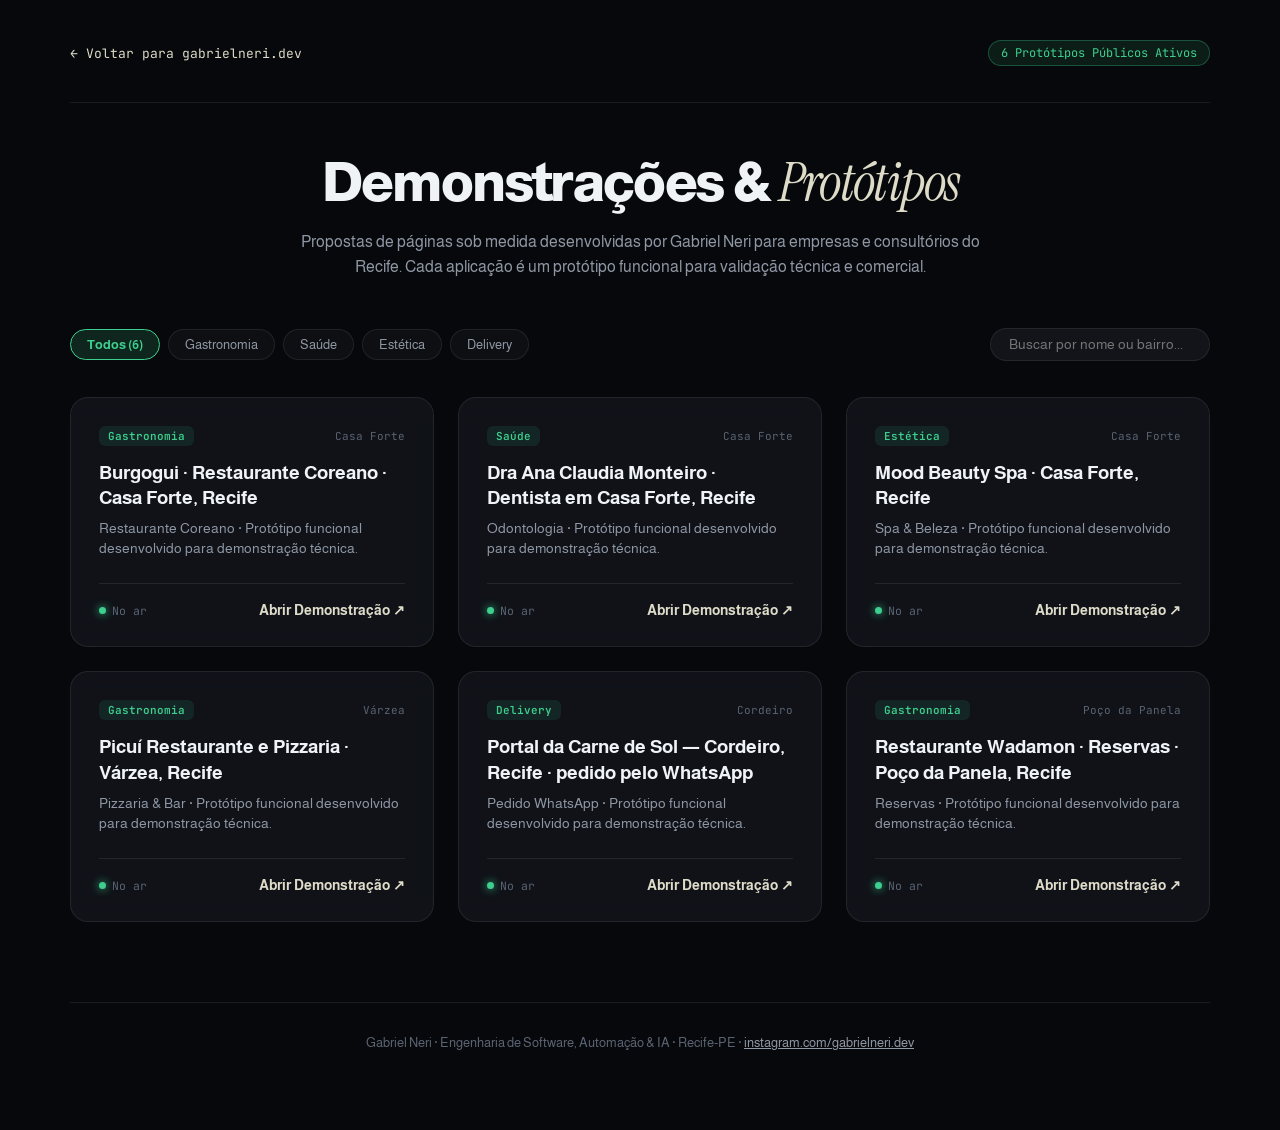
==== index.html @ 0ed40b3a "publicar mood-beauty-spa (2026-08-26)" ====
<!doctype html>
<html lang="pt-BR">
<head>
  <meta charset="utf-8">
  <meta name="viewport" content="width=device-width, initial-scale=1">
  <title>Demonstrações &amp; Protótipos · Gabriel Neri</title>
  <meta name="description" content="Índice de protótipos de sites e sistemas desenvolvidos por Gabriel Neri para empresas no Recife.">
  <meta name="robots" content="noindex">
  <link rel="preconnect" href="https://fonts.googleapis.com">
  <link rel="preconnect" href="https://fonts.gstatic.com" crossorigin>
  <link href="https://fonts.googleapis.com/css2?family=Almarai:wght@300;400;700;800&family=Instrument+Serif:ital@1&family=JetBrains+Mono:wght@400;500;600&display=swap" rel="stylesheet">
  <style>
    :root {
      --bg: #07080b;
      --bg-card: rgba(18, 21, 28, 0.85);
      --bg-card-hover: rgba(26, 31, 42, 0.95);
      --border: rgba(255, 255, 255, 0.08);
      --border-focus: #3ecf8e;
      --primary: #DEDBC8;
      --emerald: #3ECF8E;
      --emerald-glow: rgba(62, 207, 142, 0.25);
      --text: #f0f3f6;
      --text-muted: #8e97a4;
      --text-dim: #5a6472;
      --font-almarai: 'Almarai', sans-serif;
      --font-serif: 'Instrument Serif', serif;
      --font-mono: 'JetBrains Mono', monospace;
    }
    * { box-sizing: border-box; margin: 0; padding: 0; font-family: var(--font-almarai); }
    body { background-color: var(--bg); color: var(--text); min-height: 100vh; padding: 40px 20px 80px; -webkit-font-smoothing: antialiased; }
    .wrap { max-width: 1140px; margin: 0 auto; }
    
    header { display: flex; flex-wrap: wrap; justify-content: space-between; align-items: center; gap: 20px; padding-bottom: 36px; border-bottom: 1px solid var(--border); margin-bottom: 44px; }
    .back-link { display: inline-flex; align-items: center; gap: 8px; font-family: var(--font-mono); font-size: 13px; color: var(--primary); text-decoration: none; transition: transform 0.2s; }
    .back-link:hover { transform: translateX(-4px); }
    .header-badge { font-family: var(--font-mono); font-size: 12px; color: var(--emerald); background: rgba(62, 207, 142, 0.1); border: 1px solid rgba(62, 207, 142, 0.3); padding: 4px 12px; border-radius: 100px; }
    
    .hero-title-area { text-align: center; max-width: 720px; margin: 0 auto 48px; }
    h1 { font-size: clamp(2rem, 4.5vw, 3.4rem); font-weight: 800; letter-spacing: -0.03em; margin-bottom: 12px; color: var(--text); }
    h1 .serif-accent { font-family: var(--font-serif); font-style: italic; font-weight: 400; color: var(--primary); }
    .hero-desc { color: var(--text-muted); font-size: 15.5px; line-height: 1.6; }

    .search-filter-bar { display: flex; flex-wrap: wrap; gap: 12px; justify-content: space-between; align-items: center; margin-bottom: 36px; }
    .filter-pills { display: flex; flex-wrap: wrap; gap: 8px; }
    .filter-btn { background: rgba(255, 255, 255, 0.03); border: 1px solid var(--border); color: var(--text-muted); padding: 7px 16px; border-radius: 100px; font-size: 13px; cursor: pointer; transition: all 0.2s; }
    .filter-btn:hover { color: var(--text); background: rgba(255, 255, 255, 0.08); }
    .filter-btn.active { background: rgba(62, 207, 142, 0.15); border-color: var(--emerald); color: var(--emerald); font-weight: 700; }
    
    .search-box input { background: #12141a; border: 1px solid var(--border); border-radius: 100px; padding: 8px 18px; color: var(--text); font-size: 13.5px; width: 220px; outline: none; }
    .search-box input:focus { border-color: var(--emerald); }

    .demos-grid { display: grid; grid-template-columns: repeat(auto-fill, minmax(330px, 1fr)); gap: 24px; }
    .demo-card { background: var(--bg-card); border: 1px solid var(--border); border-radius: 18px; padding: 28px; display: flex; flex-direction: column; justify-content: space-between; transition: all 0.25s ease; backdrop-filter: blur(12px); }
    .demo-card:hover { background: var(--bg-card-hover); border-color: var(--border-focus); transform: translateY(-4px); box-shadow: 0 16px 40px rgba(0, 0, 0, 0.6); }
    
    .demo-card-top { display: flex; justify-content: space-between; align-items: center; margin-bottom: 14px; }
    .niche-pill { font-family: var(--font-mono); font-size: 11px; font-weight: 600; color: var(--emerald); background: rgba(62, 207, 142, 0.1); padding: 3px 9px; border-radius: 6px; }
    .local-pill { font-family: var(--font-mono); font-size: 11px; color: var(--text-dim); }
    
    .demo-title { font-size: 19px; font-weight: 700; color: var(--text); line-height: 1.35; margin-bottom: 8px; }
    .demo-sub { font-size: 13.5px; color: var(--text-muted); line-height: 1.5; margin-bottom: 24px; }
    
    .demo-card-foot { display: flex; justify-content: space-between; align-items: center; padding-top: 18px; border-top: 1px solid var(--border); }
    .live-dot-wrap { display: inline-flex; align-items: center; gap: 6px; font-family: var(--font-mono); font-size: 11.5px; color: var(--text-dim); }
    .live-dot { width: 7px; height: 7px; background: var(--emerald); border-radius: 50%; box-shadow: 0 0 8px var(--emerald); }
    .open-btn { color: var(--primary); font-size: 14px; font-weight: 700; text-decoration: none; display: inline-flex; align-items: center; gap: 4px; transition: gap 0.2s; }
    .open-btn:hover { gap: 8px; text-decoration: underline; color: #ffffff; }

    footer { margin-top: 80px; padding-top: 32px; border-top: 1px solid var(--border); text-align: center; font-size: 13px; color: var(--text-dim); }
  </style>
</head>
<body>
  <div class="wrap">
    <header>
      <a class="back-link" href="https://gabrielhenriqueneri.github.io/">← Voltar para gabrielneri.dev</a>
      <span class="header-badge">6 Protótipos Públicos Ativos</span>
    </header>

    <div class="hero-title-area">
      <h1>Demonstrações &amp; <span class="serif-accent font-serif-italic">Protótipos</span></h1>
      <p class="hero-desc">Propostas de páginas sob medida desenvolvidas por Gabriel Neri para empresas e consultórios do Recife. Cada aplicação é um protótipo funcional para validação técnica e comercial.</p>
    </div>

    <div class="search-filter-bar">
      <div class="filter-pills">
        <button class="filter-btn active" data-filter="all">Todos (6)</button>
        <button class="filter-btn" data-filter="gastronomia">Gastronomia</button>
        <button class="filter-btn" data-filter="saúde">Saúde</button>
        <button class="filter-btn" data-filter="estética">Estética</button>
        <button class="filter-btn" data-filter="delivery">Delivery</button>
      </div>
      <div class="search-box">
        <input type="text" id="searchInput" placeholder="Buscar por nome ou bairro...">
      </div>
    </div>

    <div class="demos-grid" id="demosGrid">
      
      <div class="demo-card" data-niche="gastronomia">
        <div class="demo-card-top">
          <span class="niche-pill">Gastronomia</span>
          <span class="local-pill">Casa Forte</span>
        </div>
        <h3 class="demo-title">Burgogui · Restaurante Coreano · Casa Forte, Recife</h3>
        <p class="demo-sub">Restaurante Coreano · Protótipo funcional desenvolvido para demonstração técnica.</p>
        <div class="demo-card-foot">
          <span class="live-dot-wrap"><span class="live-dot"></span> No ar</span>
          <a class="open-btn" href="burgogui/">Abrir Demonstração ↗</a>
        </div>
      </div>

      <div class="demo-card" data-niche="saúde">
        <div class="demo-card-top">
          <span class="niche-pill">Saúde</span>
          <span class="local-pill">Casa Forte</span>
        </div>
        <h3 class="demo-title">Dra Ana Claudia Monteiro · Dentista em Casa Forte, Recife</h3>
        <p class="demo-sub">Odontologia · Protótipo funcional desenvolvido para demonstração técnica.</p>
        <div class="demo-card-foot">
          <span class="live-dot-wrap"><span class="live-dot"></span> No ar</span>
          <a class="open-btn" href="dra-ana-claudia-monteiro/">Abrir Demonstração ↗</a>
        </div>
      </div>

      <div class="demo-card" data-niche="estética">
        <div class="demo-card-top">
          <span class="niche-pill">Estética</span>
          <span class="local-pill">Casa Forte</span>
        </div>
        <h3 class="demo-title">Mood Beauty Spa · Casa Forte, Recife</h3>
        <p class="demo-sub">Spa & Beleza · Protótipo funcional desenvolvido para demonstração técnica.</p>
        <div class="demo-card-foot">
          <span class="live-dot-wrap"><span class="live-dot"></span> No ar</span>
          <a class="open-btn" href="mood-beauty-spa/">Abrir Demonstração ↗</a>
        </div>
      </div>

      <div class="demo-card" data-niche="gastronomia">
        <div class="demo-card-top">
          <span class="niche-pill">Gastronomia</span>
          <span class="local-pill">Várzea</span>
        </div>
        <h3 class="demo-title">Picuí Restaurante e Pizzaria · Várzea, Recife</h3>
        <p class="demo-sub">Pizzaria & Bar · Protótipo funcional desenvolvido para demonstração técnica.</p>
        <div class="demo-card-foot">
          <span class="live-dot-wrap"><span class="live-dot"></span> No ar</span>
          <a class="open-btn" href="picui/">Abrir Demonstração ↗</a>
        </div>
      </div>

      <div class="demo-card" data-niche="delivery">
        <div class="demo-card-top">
          <span class="niche-pill">Delivery</span>
          <span class="local-pill">Cordeiro</span>
        </div>
        <h3 class="demo-title">Portal da Carne de Sol — Cordeiro, Recife · pedido pelo WhatsApp</h3>
        <p class="demo-sub">Pedido WhatsApp · Protótipo funcional desenvolvido para demonstração técnica.</p>
        <div class="demo-card-foot">
          <span class="live-dot-wrap"><span class="live-dot"></span> No ar</span>
          <a class="open-btn" href="portal-da-carne-de-sol/">Abrir Demonstração ↗</a>
        </div>
      </div>

      <div class="demo-card" data-niche="gastronomia">
        <div class="demo-card-top">
          <span class="niche-pill">Gastronomia</span>
          <span class="local-pill">Poço da Panela</span>
        </div>
        <h3 class="demo-title">Restaurante Wadamon · Reservas · Poço da Panela, Recife</h3>
        <p class="demo-sub">Reservas · Protótipo funcional desenvolvido para demonstração técnica.</p>
        <div class="demo-card-foot">
          <span class="live-dot-wrap"><span class="live-dot"></span> No ar</span>
          <a class="open-btn" href="wadamon/">Abrir Demonstração ↗</a>
        </div>
      </div>
    </div>

    <footer>
      Gabriel Neri · Engenharia de Software, Automação &amp; IA · Recife-PE · <a href="https://www.instagram.com/gabrielneri.dev" target="_blank" style="color:var(--text-muted);">instagram.com/gabrielneri.dev</a>
    </footer>
  </div>

  <script>
    const filterBtns = document.querySelectorAll('.filter-btn');
    const cards = document.querySelectorAll('.demo-card');
    const searchInput = document.getElementById('searchInput');

    function filterItems() {
      const activeFilter = document.querySelector('.filter-btn.active').getAttribute('data-filter');
      const searchVal = searchInput.value.toLowerCase().trim();

      cards.forEach(card => {
        const niche = card.getAttribute('data-niche') || '';
        const text = card.textContent.toLowerCase();
        const matchesFilter = activeFilter === 'all' || niche.includes(activeFilter);
        const matchesSearch = text.includes(searchVal);

        if (matchesFilter && matchesSearch) {
          card.style.display = 'flex';
        } else {
          card.style.display = 'none';
        }
      });
    }

    filterBtns.forEach(btn => {
      btn.addEventListener('click', () => {
        filterBtns.forEach(b => b.classList.remove('active'));
        btn.classList.add('active');
        filterItems();
      });
    });

    searchInput.addEventListener('input', filterItems);
  </script>
</body>
</html>
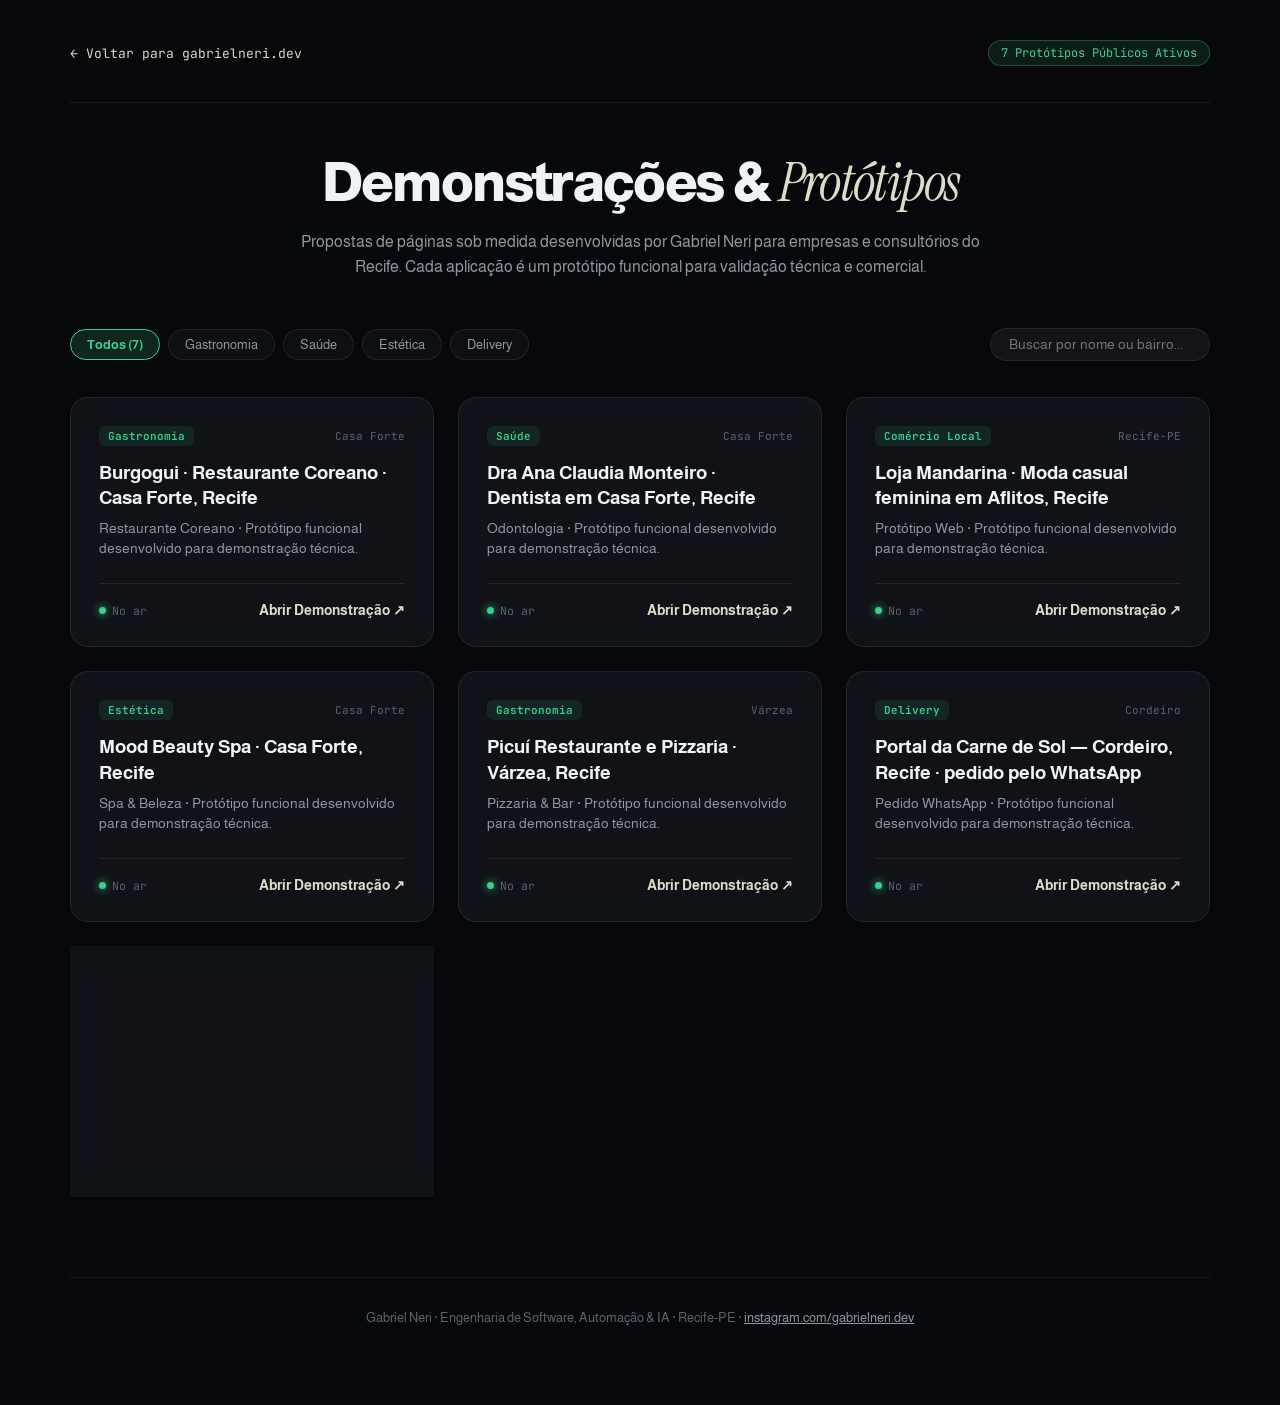
==== commit 169a4bbe: "publicar loja-mandarina (2026-08-26)" ====
--- a/index.html
+++ b/index.html
@@ -73,7 +73,7 @@
   <div class="wrap">
     <header>
       <a class="back-link" href="https://gabrielhenriqueneri.github.io/">← Voltar para gabrielneri.dev</a>
-      <span class="header-badge">6 Protótipos Públicos Ativos</span>
+      <span class="header-badge">7 Protótipos Públicos Ativos</span>
     </header>
 
     <div class="hero-title-area">
@@ -83,7 +83,7 @@
 
     <div class="search-filter-bar">
       <div class="filter-pills">
-        <button class="filter-btn active" data-filter="all">Todos (6)</button>
+        <button class="filter-btn active" data-filter="all">Todos (7)</button>
         <button class="filter-btn" data-filter="gastronomia">Gastronomia</button>
         <button class="filter-btn" data-filter="saúde">Saúde</button>
         <button class="filter-btn" data-filter="estética">Estética</button>
@@ -119,6 +119,19 @@
         <div class="demo-card-foot">
           <span class="live-dot-wrap"><span class="live-dot"></span> No ar</span>
           <a class="open-btn" href="dra-ana-claudia-monteiro/">Abrir Demonstração ↗</a>
+        </div>
+      </div>
+
+      <div class="demo-card" data-niche="comércio local">
+        <div class="demo-card-top">
+          <span class="niche-pill">Comércio Local</span>
+          <span class="local-pill">Recife-PE</span>
+        </div>
+        <h3 class="demo-title">Loja Mandarina · Moda casual feminina em Aflitos, Recife</h3>
+        <p class="demo-sub">Protótipo Web · Protótipo funcional desenvolvido para demonstração técnica.</p>
+        <div class="demo-card-foot">
+          <span class="live-dot-wrap"><span class="live-dot"></span> No ar</span>
+          <a class="open-btn" href="loja-mandarina/">Abrir Demonstração ↗</a>
         </div>
       </div>
 
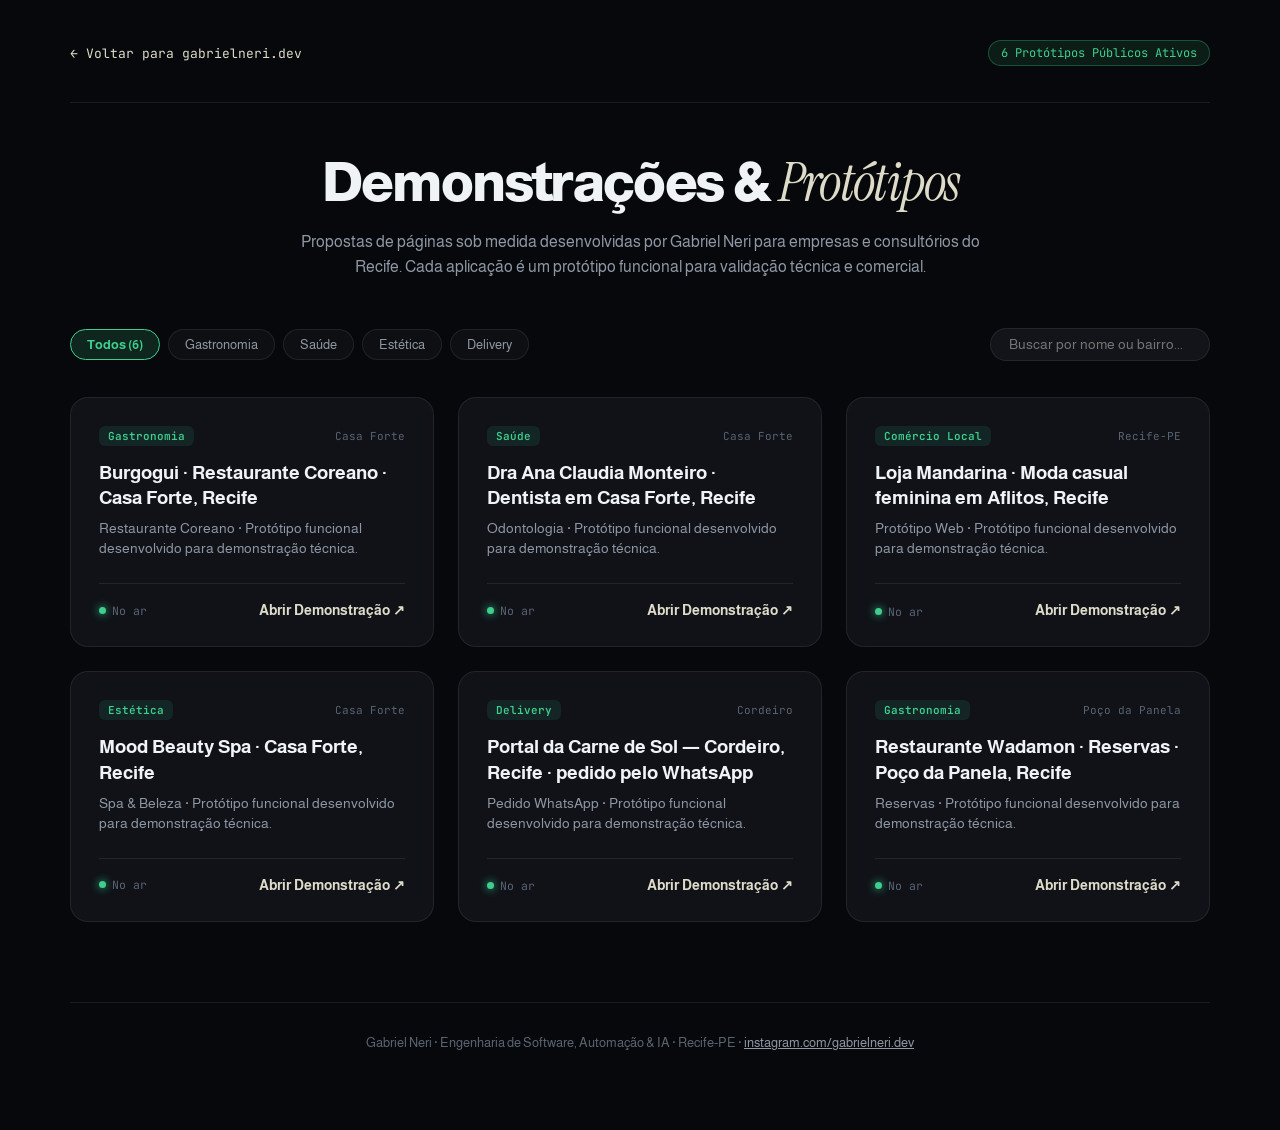
==== commit 732e9cd1: "despublicar picui (2026-08-26)" ====
--- a/index.html
+++ b/index.html
@@ -73,7 +73,7 @@
   <div class="wrap">
     <header>
       <a class="back-link" href="https://gabrielhenriqueneri.github.io/">← Voltar para gabrielneri.dev</a>
-      <span class="header-badge">7 Protótipos Públicos Ativos</span>
+      <span class="header-badge">6 Protótipos Públicos Ativos</span>
     </header>
 
     <div class="hero-title-area">
@@ -83,7 +83,7 @@
 
     <div class="search-filter-bar">
       <div class="filter-pills">
-        <button class="filter-btn active" data-filter="all">Todos (7)</button>
+        <button class="filter-btn active" data-filter="all">Todos (6)</button>
         <button class="filter-btn" data-filter="gastronomia">Gastronomia</button>
         <button class="filter-btn" data-filter="saúde">Saúde</button>
         <button class="filter-btn" data-filter="estética">Estética</button>
@@ -145,19 +145,6 @@
         <div class="demo-card-foot">
           <span class="live-dot-wrap"><span class="live-dot"></span> No ar</span>
           <a class="open-btn" href="mood-beauty-spa/">Abrir Demonstração ↗</a>
-        </div>
-      </div>
-
-      <div class="demo-card" data-niche="gastronomia">
-        <div class="demo-card-top">
-          <span class="niche-pill">Gastronomia</span>
-          <span class="local-pill">Várzea</span>
-        </div>
-        <h3 class="demo-title">Picuí Restaurante e Pizzaria · Várzea, Recife</h3>
-        <p class="demo-sub">Pizzaria & Bar · Protótipo funcional desenvolvido para demonstração técnica.</p>
-        <div class="demo-card-foot">
-          <span class="live-dot-wrap"><span class="live-dot"></span> No ar</span>
-          <a class="open-btn" href="picui/">Abrir Demonstração ↗</a>
         </div>
       </div>
 
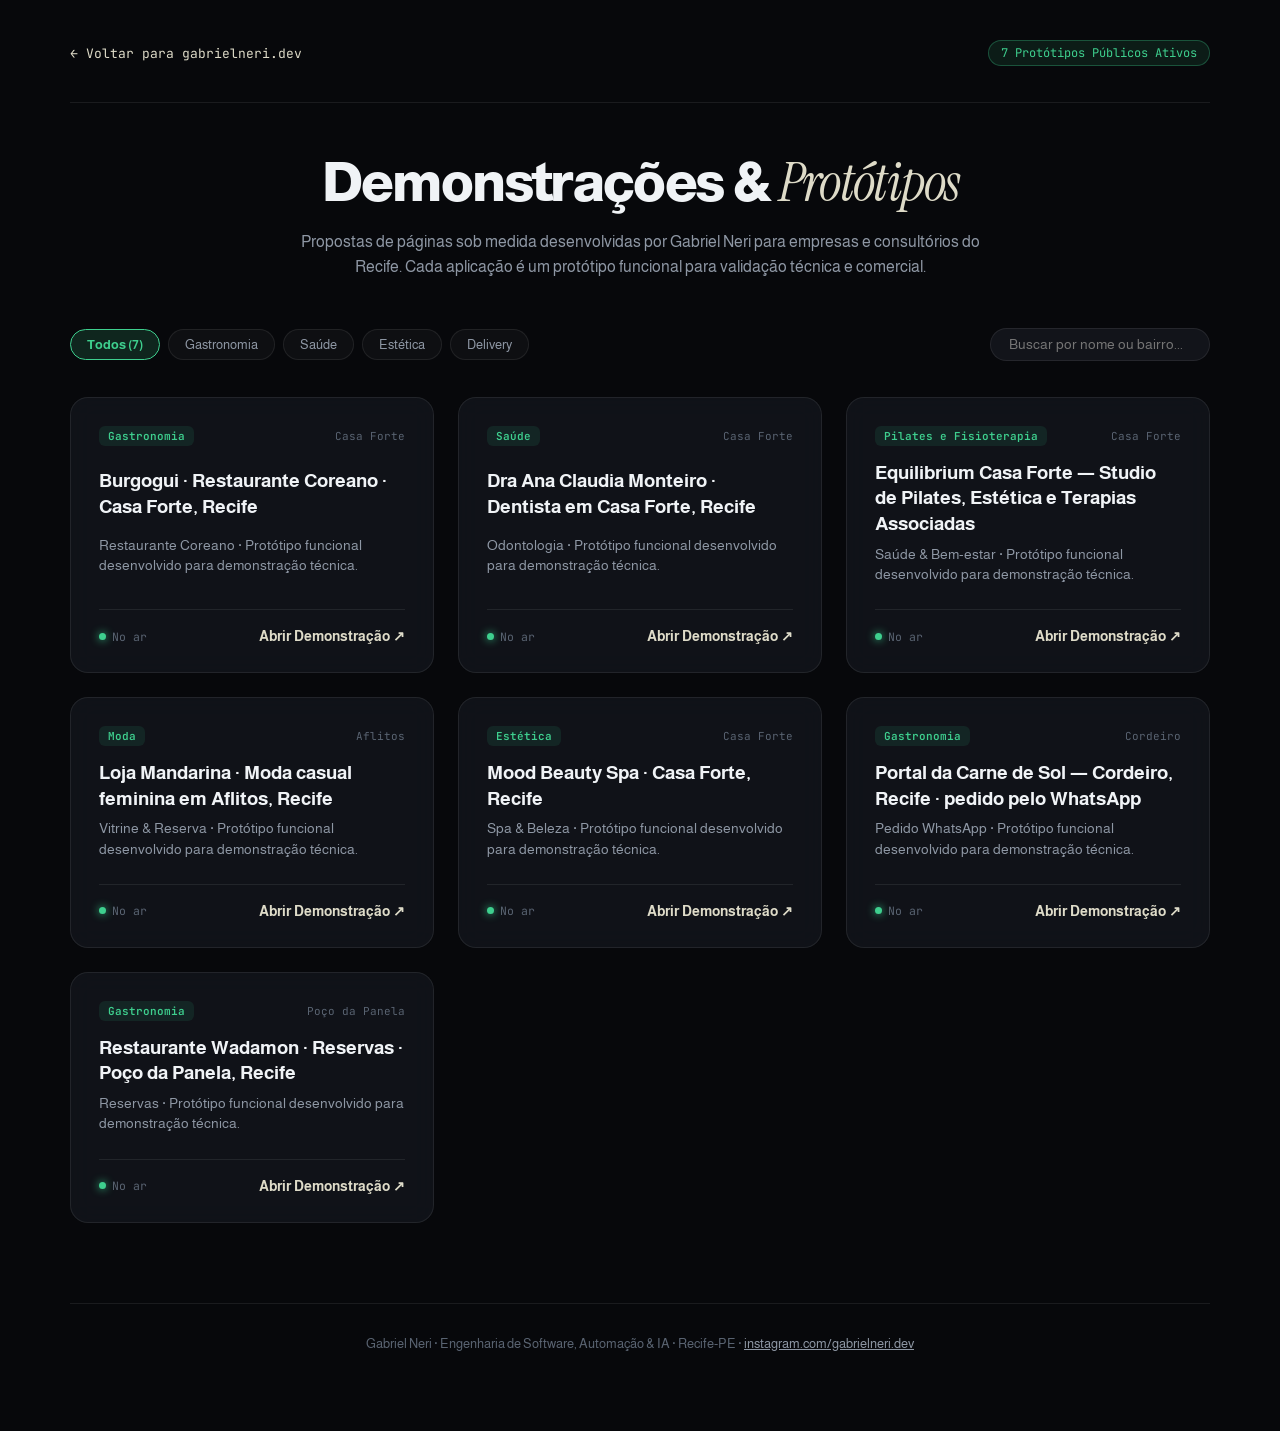
==== commit 0d67024e: "publicar equilibrium-casa-forte (2026-09-02)" ====
--- a/index.html
+++ b/index.html
@@ -73,7 +73,7 @@
   <div class="wrap">
     <header>
       <a class="back-link" href="https://gabrielhenriqueneri.github.io/">← Voltar para gabrielneri.dev</a>
-      <span class="header-badge">6 Protótipos Públicos Ativos</span>
+      <span class="header-badge">7 Protótipos Públicos Ativos</span>
     </header>
 
     <div class="hero-title-area">
@@ -83,7 +83,7 @@
 
     <div class="search-filter-bar">
       <div class="filter-pills">
-        <button class="filter-btn active" data-filter="all">Todos (6)</button>
+        <button class="filter-btn active" data-filter="all">Todos (7)</button>
         <button class="filter-btn" data-filter="gastronomia">Gastronomia</button>
         <button class="filter-btn" data-filter="saúde">Saúde</button>
         <button class="filter-btn" data-filter="estética">Estética</button>
@@ -122,13 +122,26 @@
         </div>
       </div>
 
-      <div class="demo-card" data-niche="comércio local">
-        <div class="demo-card-top">
-          <span class="niche-pill">Comércio Local</span>
-          <span class="local-pill">Recife-PE</span>
+      <div class="demo-card" data-niche="pilates e fisioterapia">
+        <div class="demo-card-top">
+          <span class="niche-pill">Pilates e Fisioterapia</span>
+          <span class="local-pill">Casa Forte</span>
+        </div>
+        <h3 class="demo-title">Equilibrium Casa Forte — Studio de Pilates, Estética e Terapias Associadas</h3>
+        <p class="demo-sub">Saúde & Bem-estar · Protótipo funcional desenvolvido para demonstração técnica.</p>
+        <div class="demo-card-foot">
+          <span class="live-dot-wrap"><span class="live-dot"></span> No ar</span>
+          <a class="open-btn" href="equilibrium-casa-forte/">Abrir Demonstração ↗</a>
+        </div>
+      </div>
+
+      <div class="demo-card" data-niche="moda">
+        <div class="demo-card-top">
+          <span class="niche-pill">Moda</span>
+          <span class="local-pill">Aflitos</span>
         </div>
         <h3 class="demo-title">Loja Mandarina · Moda casual feminina em Aflitos, Recife</h3>
-        <p class="demo-sub">Protótipo Web · Protótipo funcional desenvolvido para demonstração técnica.</p>
+        <p class="demo-sub">Vitrine & Reserva · Protótipo funcional desenvolvido para demonstração técnica.</p>
         <div class="demo-card-foot">
           <span class="live-dot-wrap"><span class="live-dot"></span> No ar</span>
           <a class="open-btn" href="loja-mandarina/">Abrir Demonstração ↗</a>
@@ -148,9 +161,9 @@
         </div>
       </div>
 
-      <div class="demo-card" data-niche="delivery">
-        <div class="demo-card-top">
-          <span class="niche-pill">Delivery</span>
+      <div class="demo-card" data-niche="gastronomia">
+        <div class="demo-card-top">
+          <span class="niche-pill">Gastronomia</span>
           <span class="local-pill">Cordeiro</span>
         </div>
         <h3 class="demo-title">Portal da Carne de Sol — Cordeiro, Recife · pedido pelo WhatsApp</h3>
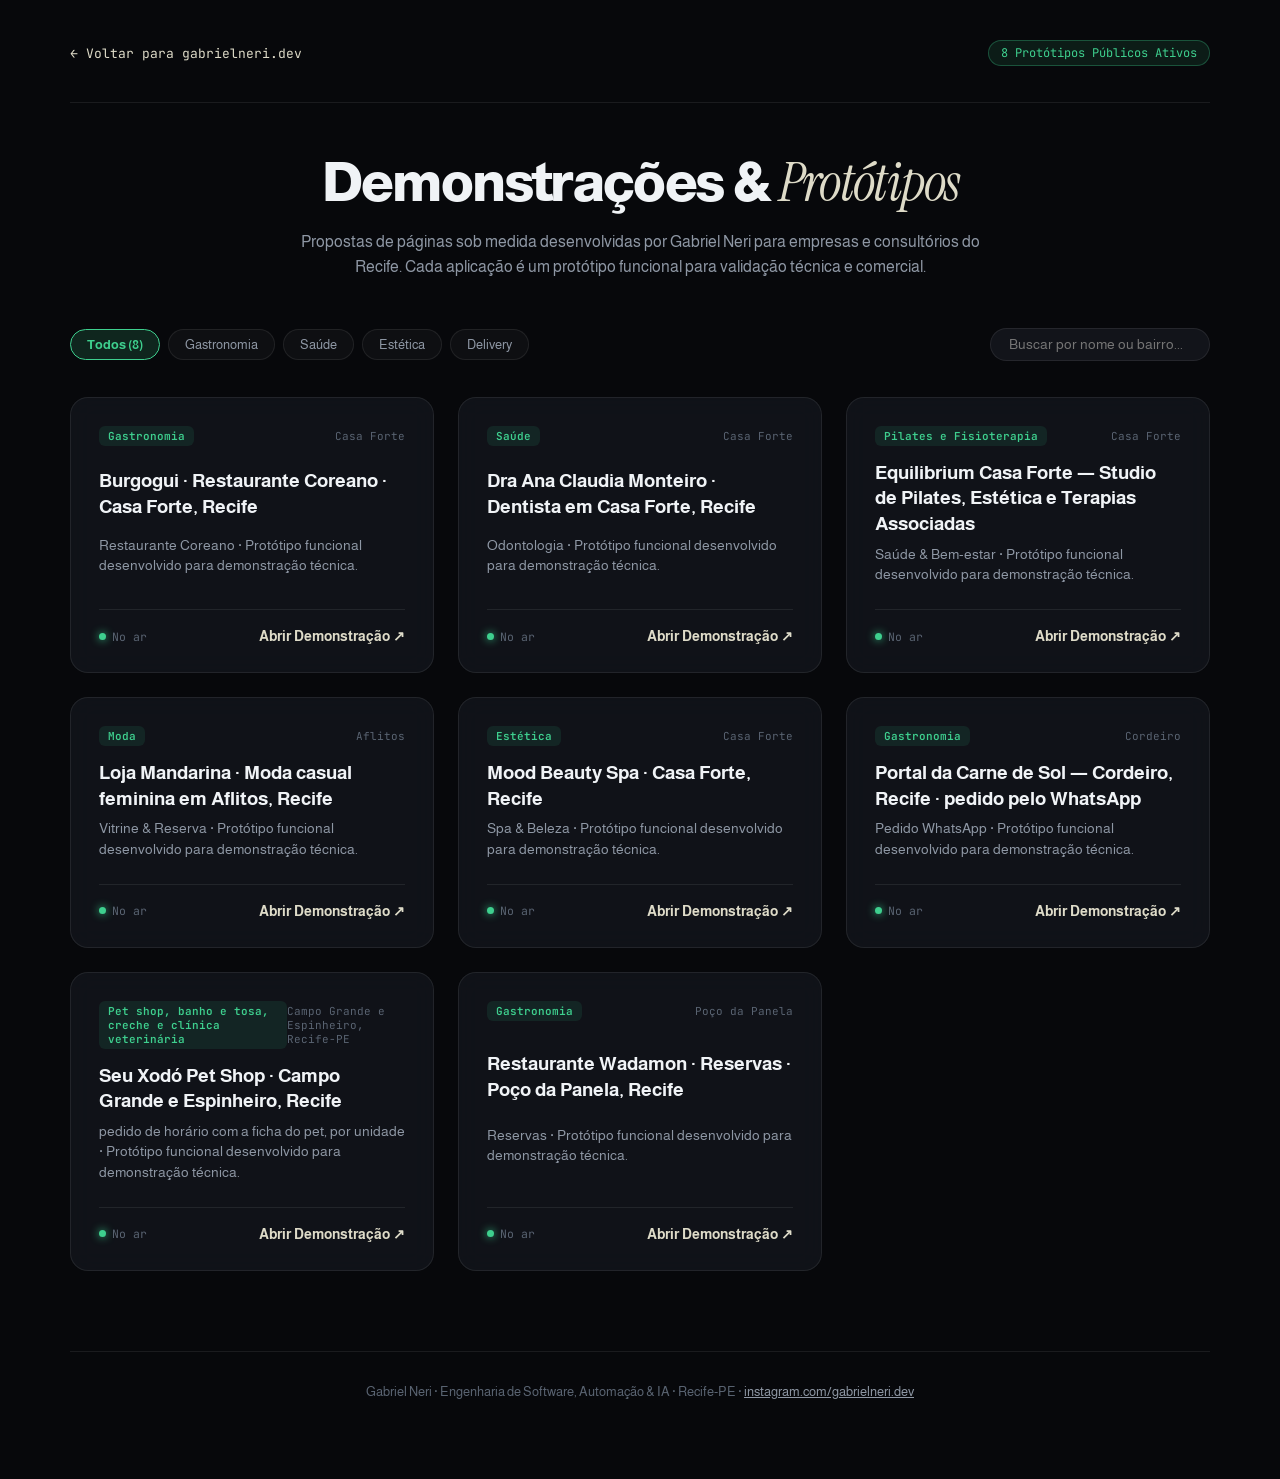
==== commit eb29acdf: "publicar seu-xodo-pet-shop (2026-09-02)" ====
--- a/index.html
+++ b/index.html
@@ -73,7 +73,7 @@
   <div class="wrap">
     <header>
       <a class="back-link" href="https://gabrielhenriqueneri.github.io/">← Voltar para gabrielneri.dev</a>
-      <span class="header-badge">7 Protótipos Públicos Ativos</span>
+      <span class="header-badge">8 Protótipos Públicos Ativos</span>
     </header>
 
     <div class="hero-title-area">
@@ -83,7 +83,7 @@
 
     <div class="search-filter-bar">
       <div class="filter-pills">
-        <button class="filter-btn active" data-filter="all">Todos (7)</button>
+        <button class="filter-btn active" data-filter="all">Todos (8)</button>
         <button class="filter-btn" data-filter="gastronomia">Gastronomia</button>
         <button class="filter-btn" data-filter="saúde">Saúde</button>
         <button class="filter-btn" data-filter="estética">Estética</button>
@@ -171,6 +171,19 @@
         <div class="demo-card-foot">
           <span class="live-dot-wrap"><span class="live-dot"></span> No ar</span>
           <a class="open-btn" href="portal-da-carne-de-sol/">Abrir Demonstração ↗</a>
+        </div>
+      </div>
+
+      <div class="demo-card" data-niche="pet shop, banho e tosa, creche e clínica veterinária">
+        <div class="demo-card-top">
+          <span class="niche-pill">Pet shop, banho e tosa, creche e clínica veterinária</span>
+          <span class="local-pill">Campo Grande e Espinheiro, Recife-PE</span>
+        </div>
+        <h3 class="demo-title">Seu Xodó Pet Shop · Campo Grande e Espinheiro, Recife</h3>
+        <p class="demo-sub">pedido de horário com a ficha do pet, por unidade · Protótipo funcional desenvolvido para demonstração técnica.</p>
+        <div class="demo-card-foot">
+          <span class="live-dot-wrap"><span class="live-dot"></span> No ar</span>
+          <a class="open-btn" href="seu-xodo-pet-shop/">Abrir Demonstração ↗</a>
         </div>
       </div>
 
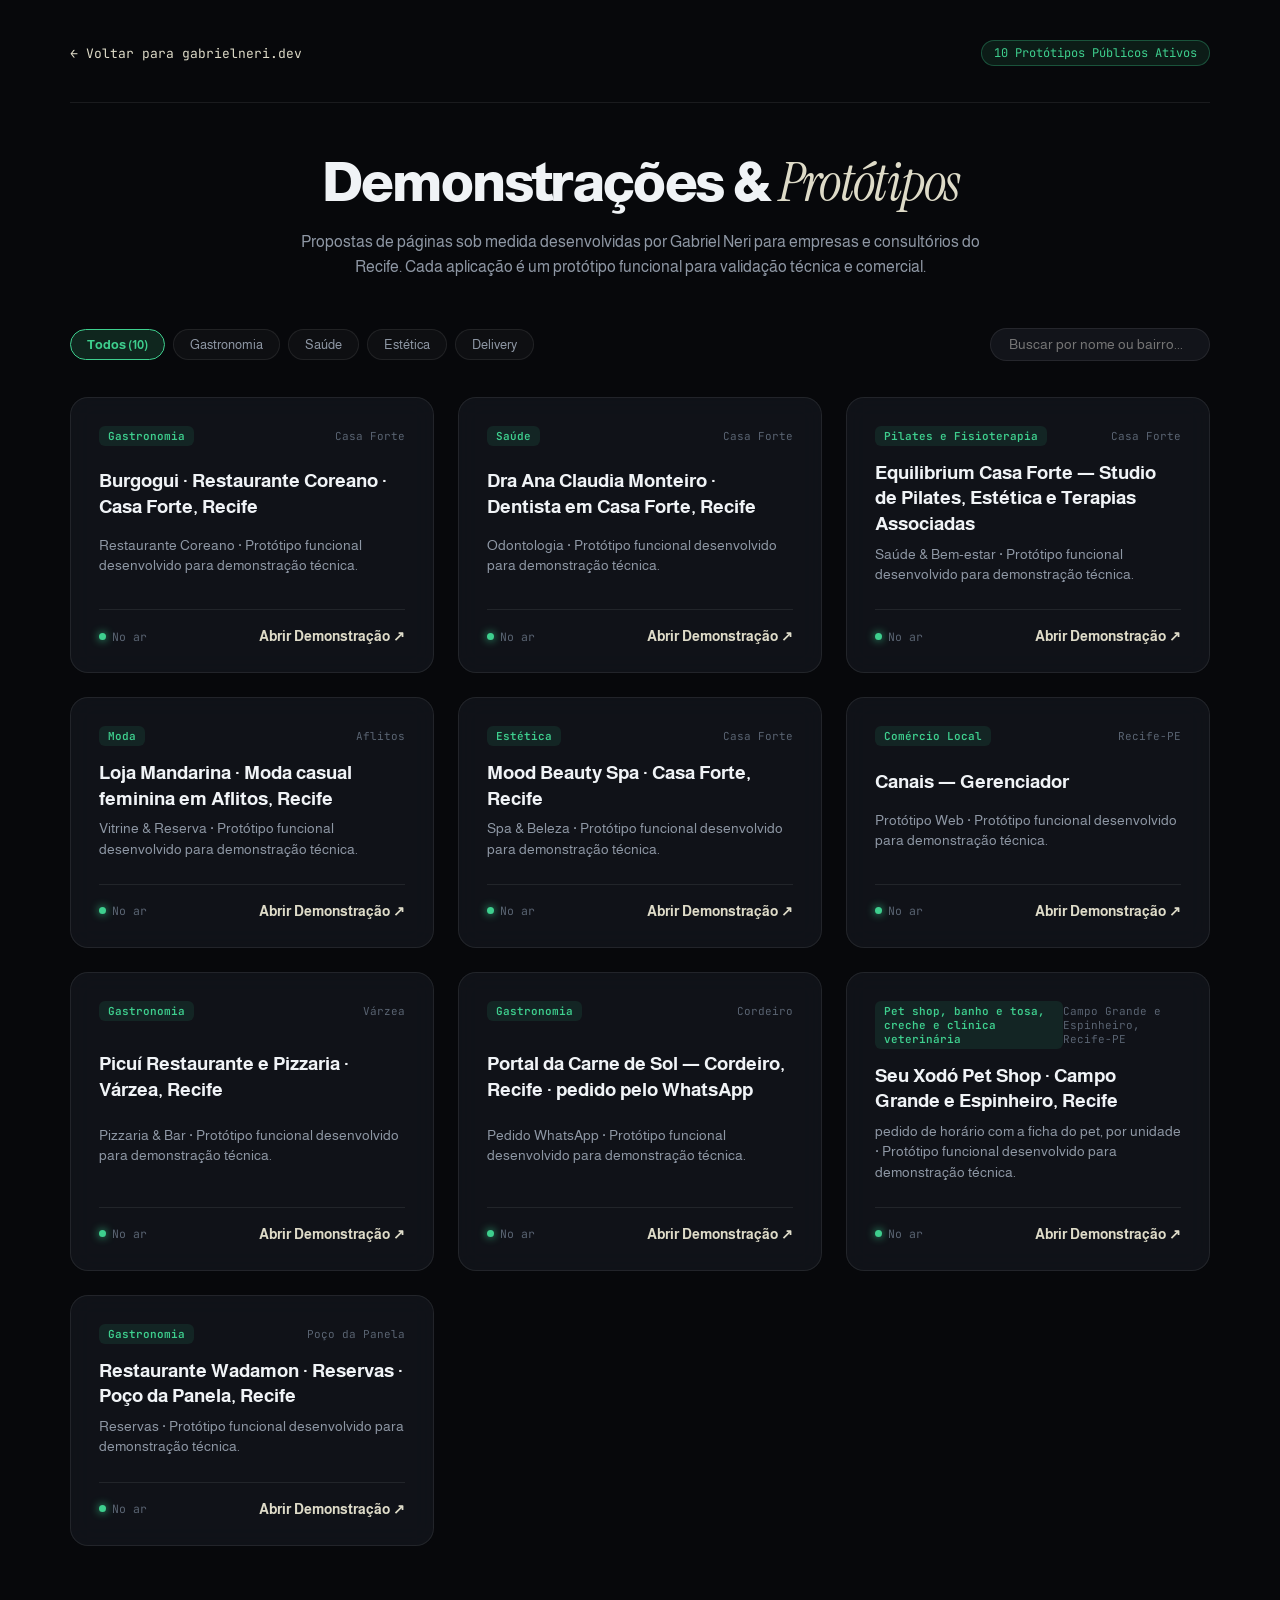
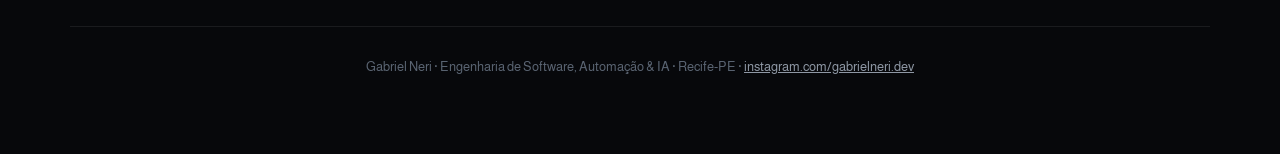
==== commit 436b36e5: "publicar picui (2026-09-08)" ====
--- a/index.html
+++ b/index.html
@@ -73,7 +73,7 @@
   <div class="wrap">
     <header>
       <a class="back-link" href="https://gabrielhenriqueneri.github.io/">← Voltar para gabrielneri.dev</a>
-      <span class="header-badge">8 Protótipos Públicos Ativos</span>
+      <span class="header-badge">10 Protótipos Públicos Ativos</span>
     </header>
 
     <div class="hero-title-area">
@@ -83,7 +83,7 @@
 
     <div class="search-filter-bar">
       <div class="filter-pills">
-        <button class="filter-btn active" data-filter="all">Todos (8)</button>
+        <button class="filter-btn active" data-filter="all">Todos (10)</button>
         <button class="filter-btn" data-filter="gastronomia">Gastronomia</button>
         <button class="filter-btn" data-filter="saúde">Saúde</button>
         <button class="filter-btn" data-filter="estética">Estética</button>
@@ -158,6 +158,32 @@
         <div class="demo-card-foot">
           <span class="live-dot-wrap"><span class="live-dot"></span> No ar</span>
           <a class="open-btn" href="mood-beauty-spa/">Abrir Demonstração ↗</a>
+        </div>
+      </div>
+
+      <div class="demo-card" data-niche="comércio local">
+        <div class="demo-card-top">
+          <span class="niche-pill">Comércio Local</span>
+          <span class="local-pill">Recife-PE</span>
+        </div>
+        <h3 class="demo-title">Canais — Gerenciador</h3>
+        <p class="demo-sub">Protótipo Web · Protótipo funcional desenvolvido para demonstração técnica.</p>
+        <div class="demo-card-foot">
+          <span class="live-dot-wrap"><span class="live-dot"></span> No ar</span>
+          <a class="open-btn" href="notion-app/">Abrir Demonstração ↗</a>
+        </div>
+      </div>
+
+      <div class="demo-card" data-niche="gastronomia">
+        <div class="demo-card-top">
+          <span class="niche-pill">Gastronomia</span>
+          <span class="local-pill">Várzea</span>
+        </div>
+        <h3 class="demo-title">Picuí Restaurante e Pizzaria · Várzea, Recife</h3>
+        <p class="demo-sub">Pizzaria & Bar · Protótipo funcional desenvolvido para demonstração técnica.</p>
+        <div class="demo-card-foot">
+          <span class="live-dot-wrap"><span class="live-dot"></span> No ar</span>
+          <a class="open-btn" href="picui/">Abrir Demonstração ↗</a>
         </div>
       </div>
 
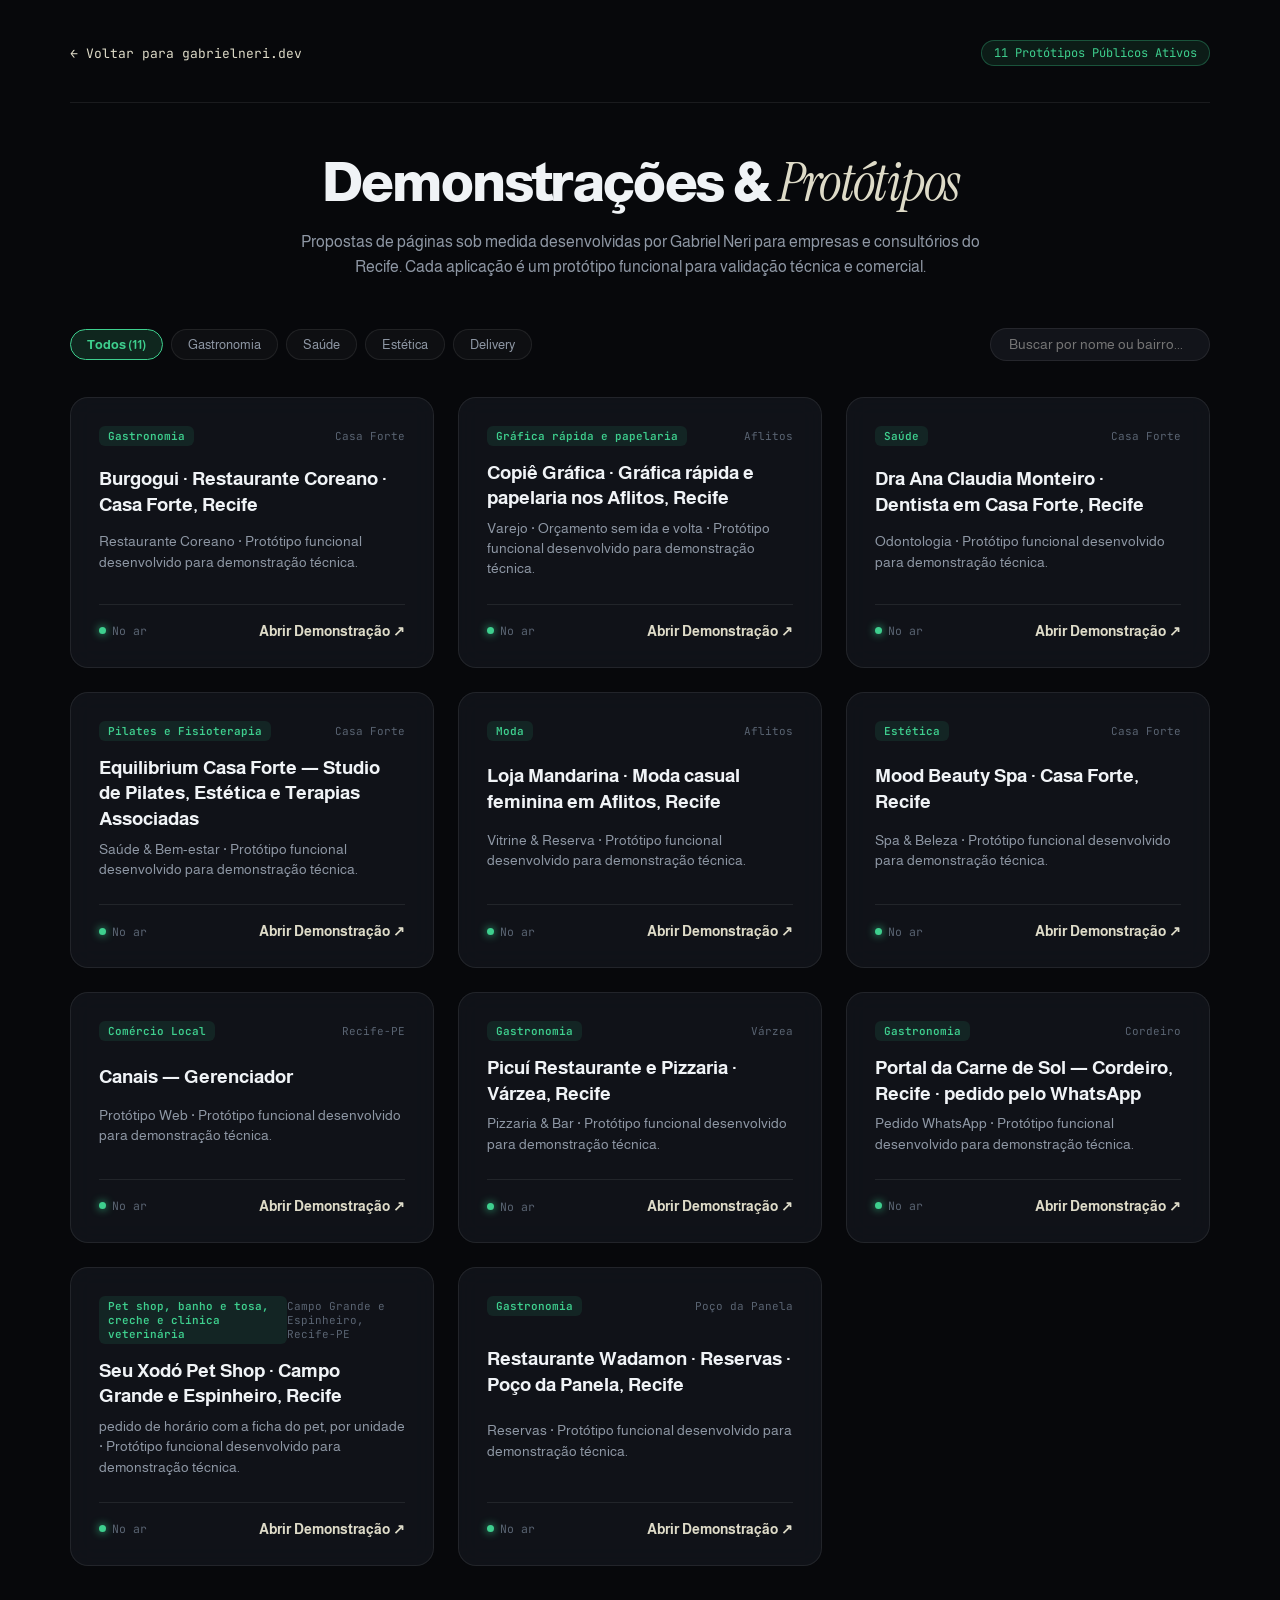
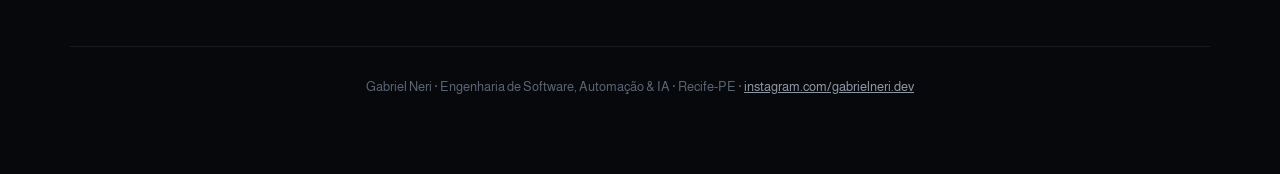
==== commit 9e4310d0: "publicar copie-grafica (2026-09-08)" ====
--- a/index.html
+++ b/index.html
@@ -73,7 +73,7 @@
   <div class="wrap">
     <header>
       <a class="back-link" href="https://gabrielhenriqueneri.github.io/">← Voltar para gabrielneri.dev</a>
-      <span class="header-badge">10 Protótipos Públicos Ativos</span>
+      <span class="header-badge">11 Protótipos Públicos Ativos</span>
     </header>
 
     <div class="hero-title-area">
@@ -83,7 +83,7 @@
 
     <div class="search-filter-bar">
       <div class="filter-pills">
-        <button class="filter-btn active" data-filter="all">Todos (10)</button>
+        <button class="filter-btn active" data-filter="all">Todos (11)</button>
         <button class="filter-btn" data-filter="gastronomia">Gastronomia</button>
         <button class="filter-btn" data-filter="saúde">Saúde</button>
         <button class="filter-btn" data-filter="estética">Estética</button>
@@ -106,6 +106,19 @@
         <div class="demo-card-foot">
           <span class="live-dot-wrap"><span class="live-dot"></span> No ar</span>
           <a class="open-btn" href="burgogui/">Abrir Demonstração ↗</a>
+        </div>
+      </div>
+
+      <div class="demo-card" data-niche="gráfica rápida e papelaria">
+        <div class="demo-card-top">
+          <span class="niche-pill">Gráfica rápida e papelaria</span>
+          <span class="local-pill">Aflitos</span>
+        </div>
+        <h3 class="demo-title">Copiê Gráfica · Gráfica rápida e papelaria nos Aflitos, Recife</h3>
+        <p class="demo-sub">Varejo · Orçamento sem ida e volta · Protótipo funcional desenvolvido para demonstração técnica.</p>
+        <div class="demo-card-foot">
+          <span class="live-dot-wrap"><span class="live-dot"></span> No ar</span>
+          <a class="open-btn" href="copie-grafica/">Abrir Demonstração ↗</a>
         </div>
       </div>
 
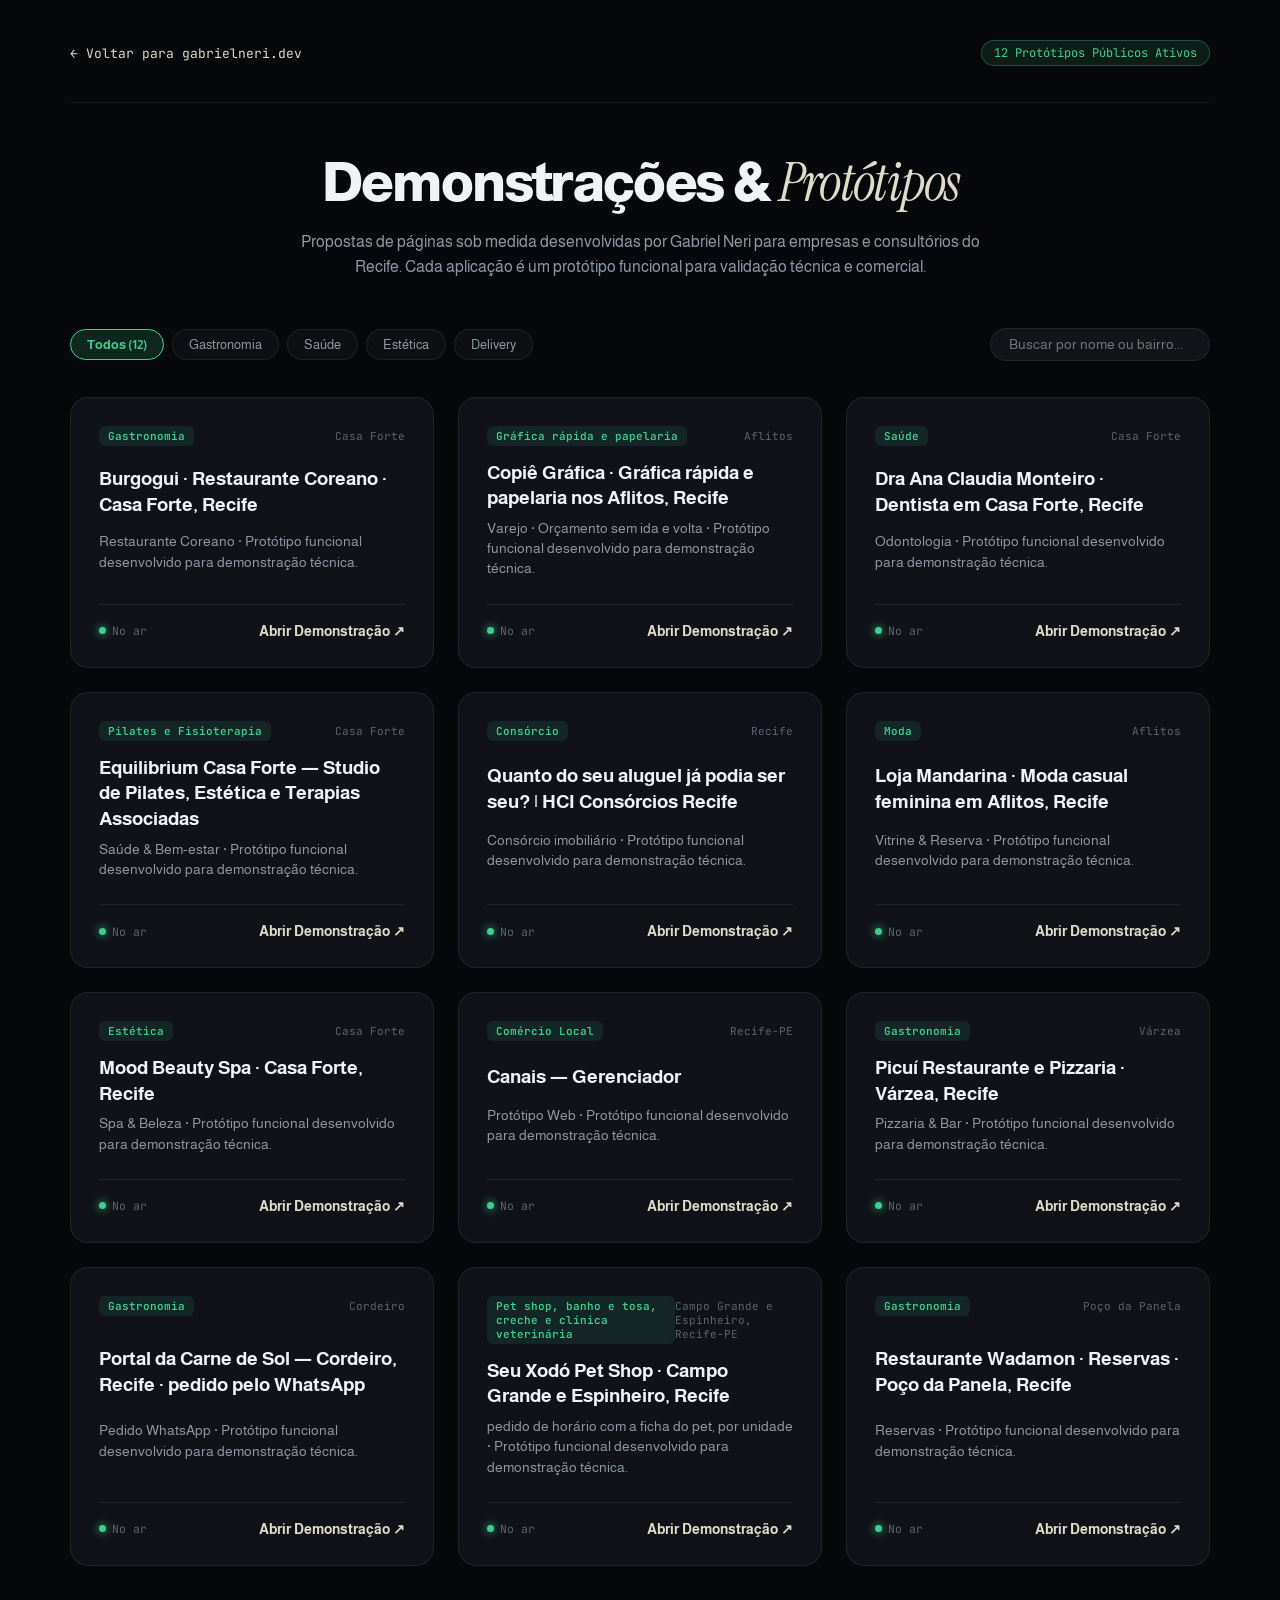
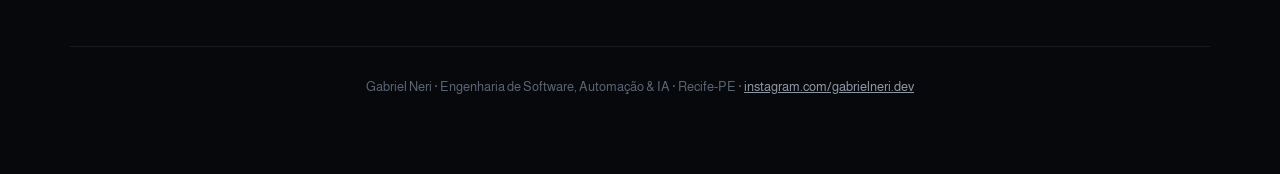
==== commit 3077e2a3: "publicar hci-consorcios (2026-10-01)" ====
--- a/index.html
+++ b/index.html
@@ -73,7 +73,7 @@
   <div class="wrap">
     <header>
       <a class="back-link" href="https://gabrielhenriqueneri.github.io/">← Voltar para gabrielneri.dev</a>
-      <span class="header-badge">11 Protótipos Públicos Ativos</span>
+      <span class="header-badge">12 Protótipos Públicos Ativos</span>
     </header>
 
     <div class="hero-title-area">
@@ -83,7 +83,7 @@
 
     <div class="search-filter-bar">
       <div class="filter-pills">
-        <button class="filter-btn active" data-filter="all">Todos (11)</button>
+        <button class="filter-btn active" data-filter="all">Todos (12)</button>
         <button class="filter-btn" data-filter="gastronomia">Gastronomia</button>
         <button class="filter-btn" data-filter="saúde">Saúde</button>
         <button class="filter-btn" data-filter="estética">Estética</button>
@@ -145,6 +145,19 @@
         <div class="demo-card-foot">
           <span class="live-dot-wrap"><span class="live-dot"></span> No ar</span>
           <a class="open-btn" href="equilibrium-casa-forte/">Abrir Demonstração ↗</a>
+        </div>
+      </div>
+
+      <div class="demo-card" data-niche="consórcio">
+        <div class="demo-card-top">
+          <span class="niche-pill">Consórcio</span>
+          <span class="local-pill">Recife</span>
+        </div>
+        <h3 class="demo-title">Quanto do seu aluguel já podia ser seu? | HCI Consórcios Recife</h3>
+        <p class="demo-sub">Consórcio imobiliário · Protótipo funcional desenvolvido para demonstração técnica.</p>
+        <div class="demo-card-foot">
+          <span class="live-dot-wrap"><span class="live-dot"></span> No ar</span>
+          <a class="open-btn" href="hci-consorcios/">Abrir Demonstração ↗</a>
         </div>
       </div>
 
